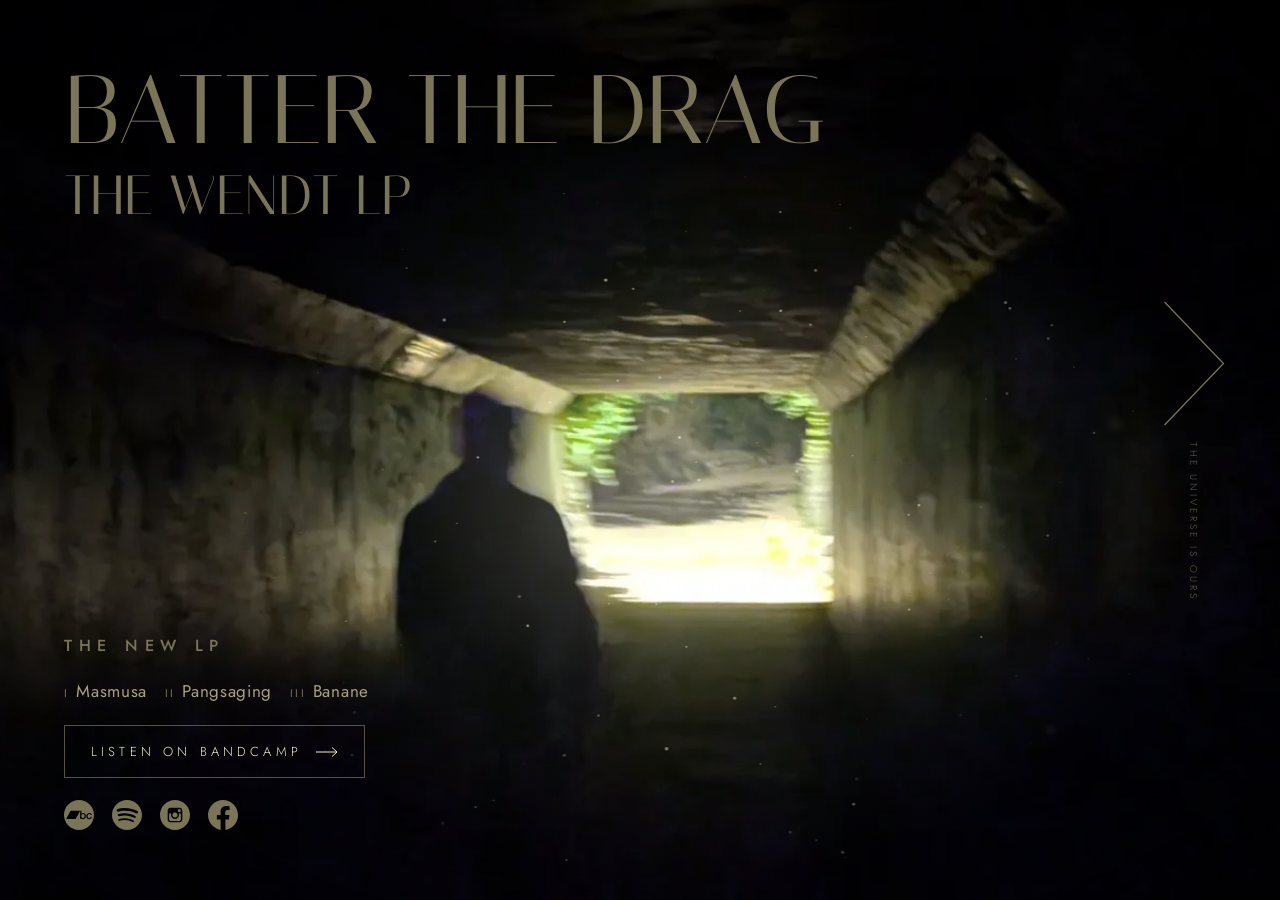
==== index.html @ 2be4fb03 "Fix code review findings in page transitions - Universe page fade-to-black now fades its background " ====
<!DOCTYPE html>
<html lang="en" class="no-js">
<head>
  <meta charset="UTF-8">
  <meta name="viewport" content="width=device-width, initial-scale=1.0, viewport-fit=cover">
  <title>Batter The Drag · The Wendt LP</title>
  <meta name="description" content="The Wendt LP, the new album from Batter The Drag. Listen on Bandcamp.">
  <meta property="og:title" content="Batter The Drag · The Wendt LP">
  <meta property="og:description" content="The new LP. Listen on Bandcamp.">
  <meta property="og:image" content="https://batterthedrag.com/wendt/cover.jpg">
  <meta property="og:url" content="https://batterthedrag.com/">
  <meta property="og:type" content="music.album">
  <meta name="theme-color" content="#000000">
  <link rel="icon" type="image/png" href="favicon.png">
  <link rel="preload" href="wendt/tunnel.webp" as="image" media="(min-width: 700px)">
  <link rel="preload" href="wendt/tunnel-sm.webp" as="image" media="(max-width: 699px)">
  <link rel="preconnect" href="https://fonts.googleapis.com">
  <link rel="preconnect" href="https://fonts.gstatic.com" crossorigin>
  <link href="https://fonts.googleapis.com/css2?family=Italiana&family=Jost:wght@300;400;500&display=swap" rel="stylesheet">
  <script>document.documentElement.classList.replace('no-js', 'js');</script>
  <style>
    :root {
      --ink: #7a7559;          /* album-cover title color, lifted a little for screens */
      --ink-dim: #5a5643;
      --light: #efebcb;        /* the light at the end of the tunnel */
      --leaf: #a9c873;
      --ease-out: cubic-bezier(.16, 1, .3, 1);
      --gutter: clamp(20px, 5vw, 80px);
      /* Tunnel opening position inside .scene, set by JS. Fallbacks match the CSS cover sizing. */
      --ox: 56%;
      --oy: 54%;
      --os: 18vw;
    }

    * { margin: 0; padding: 0; box-sizing: border-box; }

    html, body { height: 100%; }

    body {
      background: #000;
      color: var(--ink);
      font-family: 'Jost', 'Helvetica Neue', Arial, sans-serif;
      font-weight: 300;
      overflow: hidden;
      -webkit-font-smoothing: antialiased;
    }

    a { color: inherit; }

    /* ---------- Scene: tunnel, light, dust ---------- */

    .scene {
      position: fixed;
      inset: -3%;               /* bleed so the parallax never shows an edge */
      transform: translate3d(var(--px, 0px), var(--py, 0px), 0);
    }

    .zoom {
      position: absolute;
      inset: 0;
      transform-origin: var(--ox) var(--oy);
    }

    .bg {
      position: absolute;
      inset: 0;
      background: #000 url('wendt/tunnel.webp') no-repeat 56% 50% / cover;
      transform-origin: var(--ox) var(--oy);
      will-change: transform;
    }

    @media (max-width: 699px) {
      .bg { background-image: url('wendt/tunnel-sm.webp'); }
    }

    .glow {
      position: absolute;
      left: var(--ox);
      top: var(--oy);
      width: calc(var(--os) * 4);
      aspect-ratio: 1.3;
      transform: translate(-50%, -50%);
      background:
        radial-gradient(closest-side, rgba(255, 252, 225, .42), rgba(232, 236, 190, .16) 35%, rgba(150, 200, 110, .06) 60%, transparent);
      mix-blend-mode: screen;
      pointer-events: none;
    }

    #dust {
      position: absolute;
      inset: 0;
      width: 100%;
      height: 100%;
      pointer-events: none;
    }

    .grain {
      position: fixed;
      inset: -50%;
      pointer-events: none;
      opacity: .09;
      mix-blend-mode: overlay;
      background-image: url("data:image/svg+xml,%3Csvg xmlns='http://www.w3.org/2000/svg' width='220' height='220'%3E%3Cfilter id='n'%3E%3CfeTurbulence type='fractalNoise' baseFrequency='.85' numOctaves='3' stitchTiles='stitch'/%3E%3C/filter%3E%3Crect width='100%25' height='100%25' filter='url(%23n)'/%3E%3C/svg%3E");
      animation: grain 1s steps(6) infinite;
    }

    .vignette {
      position: fixed;
      inset: 0;
      pointer-events: none;
      background: radial-gradient(ellipse 85% 75% at 55% 55%, transparent 40%, rgba(0, 0, 0, .75) 100%);
    }

    /* The whiteout we walk into when leaving for the next page */
    .exit-light {
      position: fixed;
      inset: 0;
      pointer-events: none;
      background: radial-gradient(circle at var(--ex, 55%) var(--ey, 55%), #fffdf0, var(--light) 40%, #d9dcb0);
      opacity: 0;
      z-index: 20;
    }

    /* ---------- Type ---------- */

    .title {
      position: fixed;
      top: calc(var(--gutter) + env(safe-area-inset-top));
      left: var(--gutter);
      right: var(--gutter);
      z-index: 5;
      font-family: 'Italiana', 'Didot', serif;
      font-weight: 400;
      text-transform: uppercase;
      line-height: .95;
      font-kerning: none;       /* the split letters can't kern, so the sheen copy mustn't either */
      transform: translate3d(calc(var(--px, 0px) * -.4), calc(var(--py, 0px) * -.4), 0);
    }

    .title .band,
    .title .album {
      display: block;
      position: relative;
      white-space: nowrap;
    }

    .title .band {
      font-size: clamp(2.1rem, 7.6vw, 8.2rem);
      letter-spacing: -.01em;
    }

    .title .album {
      font-size: clamp(1.25rem, 4.3vw, 4.6rem);
      margin-top: .25em;
      color: var(--ink);
    }

    /* A slow sheen of tunnel light across the lettering */
    .title .band::after,
    .title .album::after {
      content: attr(data-text);
      content: attr(data-text) / '';
      position: absolute;
      inset: 0;
      color: transparent;
      background: linear-gradient(100deg, transparent 42%, rgba(239, 235, 203, .9) 50%, transparent 58%) no-repeat;
      background-size: 250% 100%;
      background-position: 120% 0;
      -webkit-background-clip: text;
      background-clip: text;
      animation: sheen 11s 6s ease-in-out infinite;
      pointer-events: none;
    }

    .title .album::after { animation-delay: 6.4s; }

    .info {
      position: fixed;
      left: var(--gutter);
      bottom: calc(var(--gutter) + env(safe-area-inset-bottom));
      z-index: 5;
      display: grid;
      gap: 22px;
      max-width: min(440px, calc(100vw - var(--gutter) * 2 - 70px));
    }

    .eyebrow {
      font-size: 16px;
      font-weight: 500;
      letter-spacing: .42em;
      text-transform: uppercase;
      color: var(--ink);
    }

    .tracks {
      list-style: none;
      display: flex;
      flex-wrap: wrap;
      gap: 6px 18px;
      font-size: 17px;
      font-weight: 400;
      letter-spacing: .04em;
      color: #a8a17f;
    }

    .tracks li span {
      font-size: 11px;
      letter-spacing: .2em;
      margin-right: 7px;
      color: var(--ink);
      vertical-align: middle;
    }

    .listen {
      --fill: 0%;
      position: relative;
      display: inline-flex;
      align-items: center;
      gap: 14px;
      justify-self: start;
      padding: 16px 26px;
      border: 1px solid rgba(122, 117, 89, .7);
      color: var(--light);
      text-decoration: none;
      font-size: 13px;
      letter-spacing: .32em;
      text-transform: uppercase;
      overflow: hidden;
      isolation: isolate;
      transition: color .5s var(--ease-out), border-color .5s var(--ease-out), box-shadow .6s var(--ease-out);
    }

    .listen::before {
      content: '';
      position: absolute;
      inset: 0;
      z-index: -1;
      background: var(--light);
      transform: scaleX(0);
      transform-origin: left;
      transition: transform .6s var(--ease-out);
    }

    .listen svg {
      width: 22px;
      height: 10px;
      stroke: currentColor;
      fill: none;
      transition: transform .5s var(--ease-out);
    }

    .listen:hover,
    .listen:focus-visible {
      color: #111;
      border-color: var(--light);
      box-shadow: 0 0 40px rgba(239, 235, 203, .25);
    }

    .listen:hover::before,
    .listen:focus-visible::before { transform: scaleX(1); }
    .listen:hover svg,
    .listen:focus-visible svg { transform: translateX(6px); }

    .social {
      display: flex;
      gap: 18px;
    }

    .social a {
      display: block;
      transition: transform .3s var(--ease-out);
    }

    .social svg {
      width: 30px;
      height: 30px;
      fill: var(--ink);
      transition: fill .3s, filter .3s;
    }

    .social a:hover { transform: translateY(-3px); }
    .social a:hover svg,
    .social a:focus-visible svg {
      fill: var(--light);
      filter: drop-shadow(0 0 10px rgba(239, 235, 203, .45));
    }

    /* ---------- Big next arrow ---------- */

    .arrow {
      position: fixed;
      top: 50%;
      right: clamp(8px, 3vw, 56px);
      z-index: 6;
      display: grid;
      justify-items: center;
      gap: 14px;
      padding: 16px;
      transform: translateY(-50%);
      color: var(--ink);
      text-decoration: none;
      filter: drop-shadow(0 0 8px rgba(0, 0, 0, .9));
      transition: color .4s;
    }

    .arrow svg {
      width: clamp(38px, 5vw, 70px);
      height: clamp(76px, 10vw, 140px);
      stroke: currentColor;
      stroke-width: 1;
      fill: none;
      overflow: visible;
      animation: nudge 3.2s 5s ease-in-out infinite;
      transition: filter .4s;
    }

    .arrow .label {
      font-size: 10px;
      letter-spacing: .3em;
      text-transform: uppercase;
      writing-mode: vertical-rl;
      opacity: .8;
    }

    .arrow:hover,
    .arrow:focus-visible { color: var(--light); }
    .arrow:hover svg,
    .arrow:focus-visible svg {
      animation-play-state: paused;
      filter: drop-shadow(0 0 14px rgba(239, 235, 203, .6));
    }

    :focus-visible { outline: 1px solid var(--light); outline-offset: 4px; }

    .sr-only {
      position: absolute;
      width: 1px;
      height: 1px;
      overflow: hidden;
      clip: rect(0 0 0 0);
      white-space: nowrap;
    }

    @media (max-width: 699px) {
      .tracks { font-size: 15px; }
      .listen { padding: 14px 20px; font-size: 12px; letter-spacing: .26em; }
      .social svg { width: 26px; height: 26px; }
      .title .band { font-size: 9.4vw; }
      .title .album { font-size: 5.6vw; }
      /* The opening sits mid-screen on phones, so park the arrow bottom-right, clear of the light */
      .arrow { top: auto; bottom: calc(var(--gutter) + env(safe-area-inset-bottom) - 16px); right: 4px; transform: none; }
      .arrow svg { width: 34px; height: 68px; }
      .arrow .label { display: none; }
    }

    @media (max-height: 520px) {
      .tracks { display: none; }
      .info { gap: 14px; }
    }

    /* ---------- Motion ---------- */

    @keyframes enter {
      from { opacity: 0; transform: scale(1.4); filter: brightness(.2) blur(6px); }
      60%  { opacity: 1; }
      to   { opacity: 1; transform: scale(1.06); filter: brightness(1) blur(0); }
    }

    @keyframes drift {
      from { transform: scale(1.06); }
      to   { transform: scale(1.16); }
    }

    @keyframes glow-in {
      from { opacity: 0; transform: translate(-50%, -50%) scale(.3); }
      to   { opacity: 1; transform: translate(-50%, -50%) scale(1); }
    }

    /* Light through leaves: uneven, never quite still */
    @keyframes flicker {
      0%, 100% { opacity: 1; }
      12% { opacity: .82; }
      19% { opacity: .95; }
      33% { opacity: .78; }
      41% { opacity: 1; }
      58% { opacity: .86; }
      64% { opacity: .97; }
      79% { opacity: .8; }
      88% { opacity: .93; }
    }

    @keyframes letter {
      from { opacity: 0; filter: blur(14px); transform: translateY(.18em) scale(1.08); }
      to   { opacity: 1; filter: blur(0); transform: none; }
    }

    @keyframes rise {
      from { opacity: 0; transform: translateY(24px); filter: blur(6px); }
      to   { opacity: 1; transform: none; filter: blur(0); }
    }

    @keyframes arrow-in {
      from { opacity: 0; translate: -30px 0; }
      to   { opacity: 1; translate: 0 0; }
    }

    @keyframes nudge {
      0%, 70%, 100% { transform: translateX(0); }
      80% { transform: translateX(10px); }
      90% { transform: translateX(0); }
      95% { transform: translateX(5px); }
    }

    @keyframes sheen {
      0%   { background-position: 120% 0; }
      40%, 100% { background-position: -20% 0; }
    }

    @keyframes grain {
      0%   { transform: translate(0, 0); }
      20%  { transform: translate(-6%, 4%); }
      40%  { transform: translate(5%, -7%); }
      60%  { transform: translate(-3%, 8%); }
      80%  { transform: translate(7%, -2%); }
      100% { transform: translate(0, 0); }
    }

    @keyframes plunge {
      to { transform: scale(7); filter: brightness(2.2); }
    }

    @media (prefers-reduced-motion: no-preference) {
      .js .bg { animation: enter 5.5s .5s var(--ease-out) both, drift 40s 6s ease-in-out infinite alternate; }
      .js .glow { animation: glow-in 3s .2s var(--ease-out) both, flicker 7s 3.2s linear infinite; }
      .js .split > span { display: inline-block; white-space: pre; animation: letter 1.8s calc(1.6s + var(--i) * 70ms) var(--ease-out) both; }
      .js .album.split > span { animation-delay: calc(2.9s + var(--i) * 55ms); }
      .js .info > * { animation: rise 1.4s var(--ease-out) both; }
      .js .info > :nth-child(1) { animation-delay: 3.6s; }
      .js .info > :nth-child(2) { animation-delay: 3.8s; }
      .js .info > :nth-child(3) { animation-delay: 4s; }
      .js .info > :nth-child(4) { animation-delay: 4.2s; }
      .js .arrow { animation: arrow-in 1.6s 4.4s var(--ease-out) both; }
      .js #dust { animation: rise 4s 2.5s ease both; }

      /* Walking into the light */
      .is-leaving .zoom { animation: plunge 1.6s cubic-bezier(.7, 0, .84, 0) forwards; }
      .is-leaving .exit-light { opacity: 1; transition: opacity .9s .65s ease-in; }
      .is-leaving .title,
      .is-leaving .info,
      .is-leaving .arrow { opacity: 0; filter: blur(8px); transition: opacity .6s, filter .6s; }
      .is-leaving .arrow { animation: none; }
    }

    @media (prefers-reduced-motion: reduce) {
      .grain { animation: none; }
      .title .band::after,
      .title .album::after { display: none; }
      .bg { transform: scale(1.06); }
    }
  </style>
</head>
<body>
  <div class="scene" aria-hidden="true">
    <div class="zoom">
      <div class="bg"></div>
      <div class="glow"></div>
      <canvas id="dust"></canvas>
    </div>
  </div>
  <div class="grain" aria-hidden="true"></div>
  <div class="vignette" aria-hidden="true"></div>

  <h1 class="title" aria-label="Batter The Drag. The Wendt LP">
    <span class="band split" data-text="Batter The Drag" aria-hidden="true">Batter The Drag</span>
    <span class="album split" data-text="The Wendt LP" aria-hidden="true">The Wendt LP</span>
  </h1>

  <div class="info">
    <p class="eyebrow">The new LP</p>
    <ol class="tracks">
      <li><span>I</span>Masmusa</li>
      <li><span>II</span>Pangsaging</li>
      <li><span>III</span>Banane</li>
    </ol>
    <a class="listen" href="https://batterthedrag.bandcamp.com/album/the-wendt" target="_blank" rel="noopener">
      Listen on Bandcamp
      <svg viewBox="0 0 22 10" aria-hidden="true"><path d="M0 5h21M16 .5 21 5l-5 4.5"/></svg>
    </a>
    <nav class="social" aria-label="Batter The Drag elsewhere">
      <a href="https://batterthedrag.bandcamp.com/album/the-wendt" target="_blank" rel="noopener" aria-label="Bandcamp">
        <svg viewBox="0 0 682.7 682.7" aria-hidden="true"><path d="M682.6 341.3C682.6 152.8 529.8 0 341.3 0S0 152.8 0 341.3s152.8 341.3 341.3 341.3 341.3-152.7 341.3-341.3zm-240.8 96.6c-17.8 0-37-4.5-45.6-22.4h-.5v18.7h-27.5v-188L266.5 433.8h-218l101.8-187.9h246.9v69.6h.5c7.9-13.2 24.5-21.4 39.3-21.4 41.5 0 61.7 32.7 61.7 72.5 0 36.7-17.9 71.3-56.9 71.3zm68.7-70.4c0-41.1 21.7-73.3 65-73.3 30.6 0 56.6 15.8 59.4 49.3h-29c-2.3-16.6-14-25.6-30.1-25.6-15 0-36.2 8.2-36.2 49.6 0 22.7 9.7 46.7 34.9 46.7 16.8 0 28.5-11.6 31.4-31.1H635c-5.4 35.3-26.5 54.9-60.4 54.9-41.4-.1-64.1-30.4-64.1-70.5z"/><path d="M433.1 414.2c-23.4 0-37-20.6-37-48 0-29 12.5-48.3 37-48.3 24 0 36.4 23.5 36.5 48.3 0 23.7-10 48-36.5 48z"/></svg>
      </a>
      <a href="https://open.spotify.com/artist/7n0isdj3K0MwurrqOzG4f8" target="_blank" rel="noopener" aria-label="Spotify">
        <svg viewBox="0 0 20 20" aria-hidden="true"><path d="M15.9 8.9C12.7 7 7.4 6.8 4.3 7.8c-.5.1-1-.1-1.2-.6-.1-.6.2-1.1.7-1.2 3.6-1.1 9.4-.8 13.1 1.4.4.2.6.8.4 1.3-.3.3-.9.4-1.4.2m-.1 2.8c-.2.4-.7.5-1 .2-2.7-1.6-6.8-2.1-9.9-1.1-.4.1-.9-.1-1-.5-.1-.4 0-.9.4-.9 3.7-1.1 8.1-.6 11.2 1.3.4.2.5.7.3 1m-1.2 2.8c-.2.3-.6.4-.9.2-2.4-1.4-5.3-1.8-8.8-.9-.3.1-.6-.1-.8-.4-.1-.4.2-.6.5-.8 3.8-.9 7.1-.5 9.7 1.1.4.1.5.4.3.8M10 0C4.5 0 0 4.5 0 10s4.5 10 10 10 10-4.5 10-10S15.5 0 10 0z"/></svg>
      </a>
      <a href="https://www.instagram.com/batterthedrag/" target="_blank" rel="noopener" aria-label="Instagram">
        <svg viewBox="0 0 1146.6 1146.6" aria-hidden="true"><path d="M788.3 358.3h-95.5v95.6h95.5zM573.3 671.3c52.6 0 97.9-43 97.9-97.9 0-21.5-7.2-40.6-19.1-57.3-16.7-23.9-47.8-40.6-78.8-40.6-31.1 0-62.1 16.7-78.8 40.6-11.9 16.7-19.1 35.8-19.1 57.3 0 54.9 45.4 97.9 97.9 97.9z"/><path d="M573.3 0C256.7 0 0 256.7 0 573.3s256.7 573.3 573.3 573.3 573.3-256.7 573.3-573.3S890 0 573.3 0zm279.5 745.3c0 59.7-47.8 107.5-107.5 107.5h-344c-59.7 0-107.5-47.8-107.5-107.5v-344c0-59.7 47.8-107.5 107.5-107.5h344c59.7 0 107.5 47.8 107.5 107.5v344z"/><path d="M714.3 516c7.2 16.7 11.9 38.2 11.9 57.3 0 83.6-69.3 152.9-152.9 152.9-83.6 0-152.9-69.3-152.9-152.9 0-19.1 4.8-40.6 11.9-57.3h-83.6v229.3c0 28.7 23.9 52.6 52.6 52.6h344c28.7 0 52.6-23.9 52.6-52.6V516h-83.6z"/></svg>
      </a>
      <a href="https://www.facebook.com/batterthedrag" target="_blank" rel="noopener" aria-label="Facebook">
        <svg viewBox="0 0 20 19.9" aria-hidden="true"><path d="M10 0C4.5 0 0 4.5 0 10c0 5 3.7 9.1 8.4 9.9v-7H5.9V10h2.5V7.8c0-2.5 1.5-3.9 3.8-3.9 1.1 0 2.2.2 2.2.2v2.5h-1.3c-1.2 0-1.6.8-1.6 1.6V10h2.8l-.4 2.9h-2.3v7c4.9-.8 8.5-5 8.4-9.9 0-5.5-4.5-10-10-10z"/></svg>
      </a>
    </nav>
  </div>

  <a class="arrow" href="the-universe-is-ours.html" data-next>
    <span class="sr-only">Next: </span>
    <svg viewBox="0 0 50 100" aria-hidden="true"><path d="M2 2 48 50 2 98"/></svg>
    <span class="label">The Universe Is Ours</span>
  </a>

  <div class="exit-light" aria-hidden="true"></div>

  <script>
    (function () {
      var root = document.documentElement;
      var reduceMotion = window.matchMedia('(prefers-reduced-motion: reduce)').matches;
      var scene = document.querySelector('.scene');
      var bg = document.querySelector('.bg');

      // Tunnel photo is 2000x946; the lit opening is centered at (1125, 515) and ~250px wide.
      var IMG = { w: 2000, h: 946, ox: 1125, oy: 515, os: 250 };
      var opening = { x: 0, y: 0, size: 0 };

      // Split title lines into letters for the staggered reveal.
      document.querySelectorAll('.split').forEach(function (el) {
        var text = el.textContent;
        el.textContent = '';
        Array.from(text).forEach(function (ch, i) {
          var span = document.createElement('span');
          span.textContent = ch;
          span.setAttribute('aria-hidden', 'true');
          span.style.setProperty('--i', i);
          el.appendChild(span);
        });
      });

      // Size the photo like `cover`, but keep the tunnel opening a little right of center
      // so the light, glow and dust all line up exactly.
      function layout() {
        var W = scene.clientWidth;
        var H = scene.clientHeight;
        var s = Math.max(W / IMG.w, H / IMG.h);
        var w = IMG.w * s;
        var h = IMG.h * s;
        // On portrait screens, center between the walking figure (~x 940) and the opening.
        var portrait = W < H;
        var focusX = portrait ? 1070 : IMG.ox;
        var targetX = W * (portrait ? 0.5 : 0.54);
        var x = Math.min(0, Math.max(W - w, targetX - focusX * s));
        var y = (H - h) / 2;

        bg.style.backgroundSize = w + 'px ' + h + 'px';
        bg.style.backgroundPosition = x + 'px ' + y + 'px';

        opening.x = x + IMG.ox * s;
        opening.y = y + IMG.oy * s;
        opening.size = IMG.os * s;
        root.style.setProperty('--ox', opening.x + 'px');
        root.style.setProperty('--oy', opening.y + 'px');
        root.style.setProperty('--os', opening.size + 'px');
        sizeCanvas();
      }

      // ---------- Dust in the light ----------
      var canvas = document.getElementById('dust');
      var ctx = canvas.getContext('2d');
      var dpr = Math.min(window.devicePixelRatio || 1, 2);
      var motes = [];

      function sizeCanvas() {
        canvas.width = scene.clientWidth * dpr;
        canvas.height = scene.clientHeight * dpr;
      }

      function makeMote(fresh) {
        var near = Math.random() < 0.12; // a few big, soft, out-of-focus motes close to the lens
        var spread = opening.size * (near ? 3.2 : 1.9);
        var angle = Math.random() * Math.PI * 2;
        var r = Math.sqrt(Math.random()) * spread;
        return {
          x: opening.x + Math.cos(angle) * r,
          y: opening.y + Math.sin(angle) * r * 0.75 + opening.size * 0.15,
          r: near ? 2 + Math.random() * 4 : 0.4 + Math.random() * 1.3,
          vx: (Math.random() - 0.5) * (near ? 0.25 : 0.15),
          vy: (Math.random() - 0.6) * (near ? 0.2 : 0.12),
          wobble: Math.random() * Math.PI * 2,
          life: fresh ? Math.random() : 0,
          speed: 0.0015 + Math.random() * 0.003,
          near: near
        };
      }

      function initDust() {
        var count = window.innerWidth < 700 ? 70 : 140;
        motes = [];
        for (var i = 0; i < count; i++) motes.push(makeMote(true));
      }

      function drawDust() {
        ctx.setTransform(dpr, 0, 0, dpr, 0, 0);
        ctx.clearRect(0, 0, canvas.width, canvas.height);
        ctx.globalCompositeOperation = 'lighter';
        for (var i = 0; i < motes.length; i++) {
          var m = motes[i];
          m.life += m.speed;
          if (m.life >= 1) { motes[i] = makeMote(false); continue; }
          m.wobble += 0.02;
          m.x += m.vx + Math.sin(m.wobble) * 0.08;
          m.y += m.vy + Math.cos(m.wobble * 0.7) * 0.05;

          // Brighter the closer it floats to the opening; fades in and out over its life.
          var d = Math.hypot(m.x - opening.x, m.y - opening.y) / (opening.size * 2.4);
          var lit = Math.max(0, 1 - d);
          var fade = Math.sin(m.life * Math.PI);
          var a = lit * fade * (m.near ? 0.22 : 0.85);
          if (a < 0.01) continue;

          if (m.near) {
            var g = ctx.createRadialGradient(m.x, m.y, 0, m.x, m.y, m.r * 3);
            g.addColorStop(0, 'rgba(239, 235, 203,' + a + ')');
            g.addColorStop(1, 'rgba(239, 235, 203, 0)');
            ctx.fillStyle = g;
            ctx.beginPath();
            ctx.arc(m.x, m.y, m.r * 3, 0, Math.PI * 2);
            ctx.fill();
          } else {
            ctx.fillStyle = 'rgba(250, 247, 220,' + a + ')';
            ctx.beginPath();
            ctx.arc(m.x, m.y, m.r, 0, Math.PI * 2);
            ctx.fill();
          }
        }
        requestAnimationFrame(drawDust);
      }

      // ---------- Mouse parallax ----------
      var target = { x: 0, y: 0 };
      var current = { x: 0, y: 0 };

      var parallaxRunning = false;

      // Runs only while easing toward the mouse, then stops until the mouse moves again.
      function parallax() {
        current.x += (target.x - current.x) * 0.05;
        current.y += (target.y - current.y) * 0.05;
        root.style.setProperty('--px', current.x.toFixed(2) + 'px');
        root.style.setProperty('--py', current.y.toFixed(2) + 'px');
        if (Math.abs(target.x - current.x) > 0.01 || Math.abs(target.y - current.y) > 0.01) {
          requestAnimationFrame(parallax);
        } else {
          parallaxRunning = false;
        }
      }

      window.addEventListener('pointermove', function (e) {
        if (reduceMotion || e.pointerType !== 'mouse') return;
        target.x = (e.clientX / window.innerWidth - 0.5) * -22;
        target.y = (e.clientY / window.innerHeight - 0.5) * -14;
        if (!parallaxRunning) {
          parallaxRunning = true;
          requestAnimationFrame(parallax);
        }
      });

      // ---------- Next page: walk into the light ----------
      var next = document.querySelector('[data-next]');
      var leaving = false;

      function goNext() {
        if (leaving) return;
        leaving = true;
        if (reduceMotion) { location.href = next.href; return; }
        try { sessionStorage.setItem('btd-arrive', 'light'); } catch (e) {}
        // .scene bleeds past the viewport and moves with the parallax, so convert the opening to viewport coords.
        var rect = scene.getBoundingClientRect();
        root.style.setProperty('--ex', rect.left + opening.x + 'px');
        root.style.setProperty('--ey', rect.top + opening.y + 'px');
        document.body.classList.add('is-leaving');
        setTimeout(function () { location.href = next.href; }, 1500);
      }

      next.addEventListener('click', function (e) {
        if (e.metaKey || e.ctrlKey || e.shiftKey || e.button !== 0) return;
        e.preventDefault();
        goNext();
      });

      window.addEventListener('keydown', function (e) {
        if (e.altKey || e.metaKey || e.ctrlKey || e.shiftKey || e.defaultPrevented) return;
        if (e.key === 'ArrowRight') goNext();
      });

      var touchX = null;
      // Single-finger swipes only, so pinch-zoom never navigates.
      window.addEventListener('touchstart', function (e) {
        touchX = e.touches.length === 1 ? e.touches[0].clientX : null;
      }, { passive: true });
      window.addEventListener('touchend', function (e) {
        if (touchX === null || e.touches.length > 0) { touchX = null; return; }
        if (touchX - e.changedTouches[0].clientX > 70) goNext();
        touchX = null;
      });

      // Coming back with the browser's back button restores the page mid-transition; reset it.
      window.addEventListener('pageshow', function (e) {
        if (e.persisted) {
          leaving = false;
          document.body.classList.remove('is-leaving');
        }
      });

      // Mobile browsers fire resize when the URL bar shows/hides; only respawn the dust when the width changes.
      var resizeTimer;
      var lastWidth = window.innerWidth;
      window.addEventListener('resize', function () {
        clearTimeout(resizeTimer);
        resizeTimer = setTimeout(function () {
          layout();
          if (window.innerWidth !== lastWidth) {
            lastWidth = window.innerWidth;
            initDust();
          }
        }, 120);
      });

      layout();
      initDust();
      if (!reduceMotion) requestAnimationFrame(drawDust);
    })();
  </script>
</body>
</html>
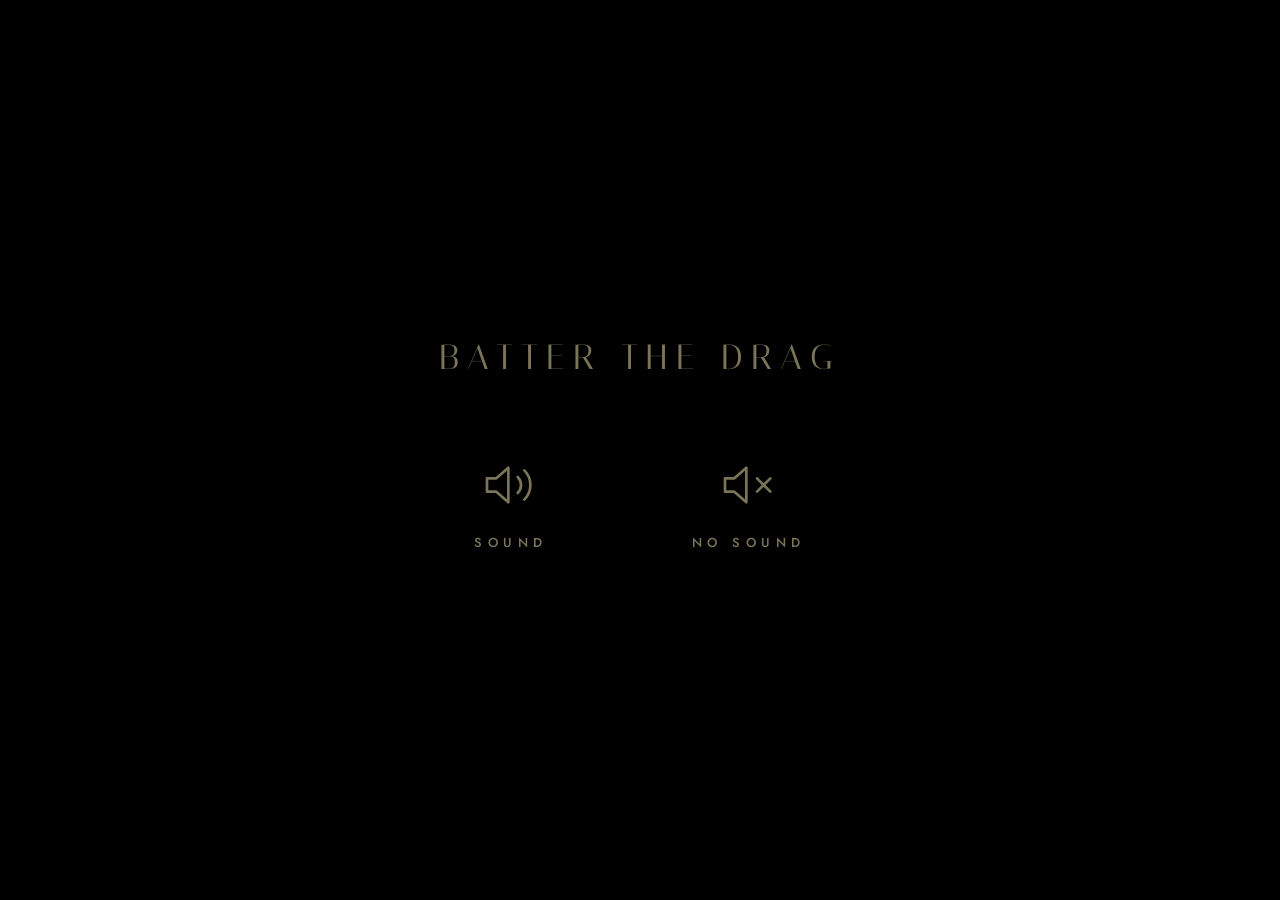
==== commit 71320e75: "Sound / no sound gate and players on both pages The homepage opens on a sound / no sound choice; the" ====
--- a/index.html
+++ b/index.html
@@ -168,11 +168,8 @@
       background-position: 120% 0;
       -webkit-background-clip: text;
       background-clip: text;
-      animation: sheen 11s 6s ease-in-out infinite;
       pointer-events: none;
     }
-
-    .title .album::after { animation-delay: 6.4s; }
 
     .info {
       position: fixed;
@@ -202,6 +199,16 @@
       letter-spacing: .04em;
       color: #a8a17f;
     }
+
+    .tracks button {
+      all: unset;
+      cursor: pointer;
+      transition: color .3s;
+    }
+
+    .tracks button:hover,
+    .tracks button[aria-current="true"] { color: var(--light); }
+    .tracks button:focus-visible { outline: 1px solid var(--light); outline-offset: 4px; }
 
     .tracks li span {
       font-size: 11px;
@@ -330,6 +337,179 @@
       filter: drop-shadow(0 0 14px rgba(239, 235, 203, .6));
     }
 
+    /* ---------- Player ---------- */
+
+    .player {
+      position: fixed;
+      right: var(--gutter);
+      bottom: calc(var(--gutter) + env(safe-area-inset-bottom));
+      z-index: 6;
+      display: flex;
+      align-items: center;
+      gap: 14px;
+      width: 270px;
+      padding: 9px 18px 9px 9px;
+      border: 1px solid rgba(122, 117, 89, .45);
+      background: rgba(0, 0, 0, .35);
+      -webkit-backdrop-filter: blur(10px);
+      backdrop-filter: blur(10px);
+    }
+
+    .player-toggle {
+      flex: none;
+      display: grid;
+      place-items: center;
+      width: 42px;
+      height: 42px;
+      border: 1px solid rgba(239, 235, 203, .55);
+      border-radius: 50%;
+      background: none;
+      color: var(--light);
+      cursor: pointer;
+      transition: background .4s, color .4s, box-shadow .4s;
+    }
+
+    .player-toggle svg { width: 15px; height: 15px; fill: currentColor; }
+    .player-toggle .i-pause,
+    .player.is-playing .player-toggle .i-play { display: none; }
+    .player.is-playing .player-toggle .i-pause { display: block; }
+
+    .player-toggle:hover,
+    .player-toggle:focus-visible {
+      background: var(--light);
+      color: #111;
+      box-shadow: 0 0 30px rgba(239, 235, 203, .35);
+    }
+
+    .player-meta {
+      flex: 1;
+      display: grid;
+      gap: 8px;
+      min-width: 0;
+    }
+
+    .player-title {
+      font-size: 14px;
+      letter-spacing: .14em;
+      text-transform: uppercase;
+      color: #a8a17f;
+      white-space: nowrap;
+      overflow: hidden;
+      text-overflow: ellipsis;
+    }
+
+    .player-progress {
+      height: 1px;
+      background: rgba(122, 117, 89, .4);
+      overflow: hidden;
+    }
+
+    .player-progress span {
+      display: block;
+      height: 100%;
+      background: var(--light);
+      transform-origin: left;
+      transform: scaleX(var(--progress, 0));
+    }
+
+    /* Little light meter; only moves while playing */
+    .eq {
+      flex: none;
+      display: flex;
+      align-items: flex-end;
+      gap: 3px;
+      height: 16px;
+    }
+
+    .eq i {
+      width: 2px;
+      height: 20%;
+      background: var(--ink);
+      transition: background .4s;
+    }
+
+    .player.is-playing .eq i {
+      background: var(--light);
+      animation: eq .8s ease-in-out infinite alternate;
+    }
+
+    .player.is-playing .eq i:nth-child(2) { animation-duration: .55s; animation-delay: -.2s; }
+    .player.is-playing .eq i:nth-child(3) { animation-duration: .7s; animation-delay: -.5s; }
+    .player.is-playing .eq i:nth-child(4) { animation-duration: .9s; animation-delay: -.1s; }
+
+    /* ---------- Sound / no sound ---------- */
+
+    .gate {
+      position: fixed;
+      inset: 0;
+      z-index: 30;
+      display: grid;
+      place-items: center;
+      padding: var(--gutter);
+      background: #000;
+      transition: opacity 1.2s ease, visibility 1.2s;
+    }
+
+    .gate[hidden] { display: none; }
+    .gate.is-closing { opacity: 0; visibility: hidden; pointer-events: none; }
+
+    .gate-inner {
+      display: grid;
+      justify-items: center;
+      gap: clamp(36px, 7vh, 64px);
+      text-align: center;
+    }
+
+    .gate-title {
+      font-family: 'Italiana', serif;
+      font-size: clamp(1.3rem, 3vw, 2.2rem);
+      letter-spacing: .24em;
+      text-transform: uppercase;
+      color: var(--ink);
+    }
+
+    .gate-choices {
+      display: flex;
+      gap: clamp(40px, 10vw, 120px);
+    }
+
+    .gate button {
+      display: grid;
+      justify-items: center;
+      gap: 16px;
+      padding: 12px;
+      border: 0;
+      background: none;
+      color: var(--ink);
+      font: 500 13px 'Jost', sans-serif;
+      letter-spacing: .42em;
+      text-transform: uppercase;
+      cursor: pointer;
+      transition: color .4s;
+    }
+
+    .gate svg {
+      width: 64px;
+      height: 64px;
+      fill: none;
+      stroke: currentColor;
+      stroke-width: 1;
+      stroke-linecap: round;
+      stroke-linejoin: round;
+      transition: filter .4s, transform .6s var(--ease-out);
+    }
+
+    .gate button:hover,
+    .gate button:focus-visible { color: var(--light); }
+    .gate button:hover svg,
+    .gate button:focus-visible svg {
+      transform: scale(1.08);
+      filter: drop-shadow(0 0 12px rgba(239, 235, 203, .55));
+    }
+
+    .gate .wave { animation: wave 2.4s ease-in-out infinite; }
+    .gate .wave + .wave { animation-delay: .3s; }
+
     :focus-visible { outline: 1px solid var(--light); outline-offset: 4px; }
 
     .sr-only {
@@ -348,7 +528,11 @@
       .title .band { font-size: 9.4vw; }
       .title .album { font-size: 5.6vw; }
       /* The opening sits mid-screen on phones, so park the arrow bottom-right, clear of the light */
-      .arrow { top: auto; bottom: calc(var(--gutter) + env(safe-area-inset-bottom) - 16px); right: 4px; transform: none; }
+      .arrow { top: auto; bottom: calc(var(--gutter) + env(safe-area-inset-bottom) + 48px); right: 4px; transform: none; }
+      .info { bottom: calc(var(--gutter) + env(safe-area-inset-bottom) + 64px); }
+      .player { left: var(--gutter); right: var(--gutter); bottom: calc(14px + env(safe-area-inset-bottom)); width: auto; }
+      .gate svg { width: 52px; height: 52px; }
+      .gate button { font-size: 12px; letter-spacing: .3em; }
       .arrow svg { width: 34px; height: 68px; }
       .arrow .label { display: none; }
     }
@@ -425,34 +609,55 @@
       100% { transform: translate(0, 0); }
     }
 
+    @keyframes eq {
+      from { height: 15%; }
+      to   { height: 100%; }
+    }
+
+    @keyframes wave {
+      0%, 100% { opacity: 1; }
+      50% { opacity: .25; }
+    }
+
     @keyframes plunge {
       to { transform: scale(7); filter: brightness(2.2); }
     }
 
+    /* Hold everything in the dark until the visitor picks sound / no sound */
+    .js:not(.is-ready) :is(.scene, .title, .info, .arrow, .player) { visibility: hidden; }
+
     @media (prefers-reduced-motion: no-preference) {
-      .js .bg { animation: enter 5.5s .5s var(--ease-out) both, drift 40s 6s ease-in-out infinite alternate; }
-      .js .glow { animation: glow-in 3s .2s var(--ease-out) both, flicker 7s 3.2s linear infinite; }
-      .js .split > span { display: inline-block; white-space: pre; animation: letter 1.8s calc(1.6s + var(--i) * 70ms) var(--ease-out) both; }
-      .js .album.split > span { animation-delay: calc(2.9s + var(--i) * 55ms); }
-      .js .info > * { animation: rise 1.4s var(--ease-out) both; }
-      .js .info > :nth-child(1) { animation-delay: 3.6s; }
-      .js .info > :nth-child(2) { animation-delay: 3.8s; }
-      .js .info > :nth-child(3) { animation-delay: 4s; }
-      .js .info > :nth-child(4) { animation-delay: 4.2s; }
-      .js .arrow { animation: arrow-in 1.6s 4.4s var(--ease-out) both; }
-      .js #dust { animation: rise 4s 2.5s ease both; }
+      .is-ready .bg { animation: enter 5.5s .5s var(--ease-out) both, drift 40s 6s ease-in-out infinite alternate; }
+      .is-ready .glow { animation: glow-in 3s .2s var(--ease-out) both, flicker 7s 3.2s linear infinite; }
+      .is-ready .split > span { display: inline-block; white-space: pre; animation: letter 1.8s calc(1.6s + var(--i) * 70ms) var(--ease-out) both; }
+      .is-ready .album.split > span { animation-delay: calc(2.9s + var(--i) * 55ms); }
+      .is-ready .info > * { animation: rise 1.4s var(--ease-out) both; }
+      .is-ready .info > :nth-child(1) { animation-delay: 3.6s; }
+      .is-ready .info > :nth-child(2) { animation-delay: 3.8s; }
+      .is-ready .info > :nth-child(3) { animation-delay: 4s; }
+      .is-ready .info > :nth-child(4) { animation-delay: 4.2s; }
+      .is-ready .arrow { animation: arrow-in 1.6s 4.4s var(--ease-out) both; }
+      .is-ready .player { animation: rise 1.4s 4.6s var(--ease-out) both; }
+      .is-ready .title .band::after,
+      .is-ready .title .album::after { animation: sheen 11s 6s ease-in-out infinite; }
+      .is-ready .title .album::after { animation-delay: 6.4s; }
+      .gate:not([hidden]) .gate-inner { animation: rise 1.6s .3s var(--ease-out) both; }
+      .is-ready #dust { animation: rise 4s 2.5s ease both; }
 
       /* Walking into the light */
       .is-leaving .zoom { animation: plunge 1.6s cubic-bezier(.7, 0, .84, 0) forwards; }
       .is-leaving .exit-light { opacity: 1; transition: opacity .9s .65s ease-in; }
       .is-leaving .title,
       .is-leaving .info,
-      .is-leaving .arrow { opacity: 0; filter: blur(8px); transition: opacity .6s, filter .6s; }
-      .is-leaving .arrow { animation: none; }
+      .is-leaving .arrow,
+      .is-leaving .player { opacity: 0; filter: blur(8px); transition: opacity .6s, filter .6s; }
+      .is-leaving .arrow,
+      .is-leaving .player { animation: none; }
     }
 
     @media (prefers-reduced-motion: reduce) {
-      .grain { animation: none; }
+      .grain,
+      .gate .wave { animation: none; }
       .title .band::after,
       .title .album::after { display: none; }
       .bg { transform: scale(1.06); }
@@ -478,9 +683,9 @@
   <div class="info">
     <p class="eyebrow">The new LP</p>
     <ol class="tracks">
-      <li><span>I</span>Masmusa</li>
-      <li><span>II</span>Pangsaging</li>
-      <li><span>III</span>Banane</li>
+      <li><button type="button" data-track="0"><span>I</span>Masmusa</button></li>
+      <li><button type="button" data-track="1"><span>II</span>Pangsaging</button></li>
+      <li><button type="button" data-track="2"><span>III</span>Banane</button></li>
     </ol>
     <a class="listen" href="https://batterthedrag.bandcamp.com/album/the-wendt" target="_blank" rel="noopener">
       Listen on Bandcamp
@@ -508,7 +713,35 @@
     <span class="label">The Universe Is Ours</span>
   </a>
 
+  <div class="player" role="group" aria-label="Music player">
+    <button class="player-toggle" type="button" aria-label="Play">
+      <svg class="i-play" viewBox="0 0 24 24" aria-hidden="true"><path d="M7 4.5v15l12.5-7.5z"/></svg>
+      <svg class="i-pause" viewBox="0 0 24 24" aria-hidden="true"><path d="M6 4.5h4v15H6zM14 4.5h4v15h-4z"/></svg>
+    </button>
+    <div class="player-meta">
+      <span class="player-title" aria-live="polite">Masmusa</span>
+      <span class="player-progress" aria-hidden="true"><span></span></span>
+    </div>
+    <span class="eq" aria-hidden="true"><i></i><i></i><i></i><i></i></span>
+  </div>
+
   <div class="exit-light" aria-hidden="true"></div>
+
+  <div class="gate" hidden>
+    <div class="gate-inner">
+      <p class="gate-title">Batter The Drag</p>
+      <div class="gate-choices">
+        <button type="button" data-sound="on">
+          <svg viewBox="0 0 24 24" aria-hidden="true"><path d="M3 9.5h3.5L11 5.5v13l-4.5-4H3z"/><path class="wave" d="M14.5 9a4.2 4.2 0 0 1 0 6"/><path class="wave" d="M17 6.5a7.8 7.8 0 0 1 0 11"/></svg>
+          Sound
+        </button>
+        <button type="button" data-sound="off">
+          <svg viewBox="0 0 24 24" aria-hidden="true"><path d="M3 9.5h3.5L11 5.5v13l-4.5-4H3z"/><path d="M15 9.5l5 5M20 9.5l-5 5"/></svg>
+          No sound
+        </button>
+      </div>
+    </div>
+  </div>
 
   <script>
     (function () {
@@ -662,15 +895,148 @@
         }
       });
 
+      // ---------- Sound ----------
+      // The choice and the album position live in sessionStorage so the other page
+      // (and coming back here) can carry the music on.
+      function store(key, value) { try { sessionStorage.setItem(key, value); } catch (e) {} }
+      function recall(key) { try { return sessionStorage.getItem(key); } catch (e) { return null; } }
+
+      var TRACKS = [
+        { title: 'Masmusa', src: 'audio/masmusa.mp3' },
+        { title: 'Pangsaging', src: 'audio/pangsaging.mp3' },
+        { title: 'Banane', src: 'audio/banane.mp3' }
+      ];
+      var audio = new Audio();
+      audio.preload = 'none';
+      var player = document.querySelector('.player');
+      var toggle = player.querySelector('.player-toggle');
+      var playerTitle = player.querySelector('.player-title');
+      var trackButtons = document.querySelectorAll('[data-track]');
+      var trackIndex = 0;
+      var wantPlaying = false;
+      var fadeTimer;
+
+      // Volume ramp. iOS ignores audio.volume, so there it simply starts and stops.
+      function fadeTo(volume, ms, done) {
+        clearInterval(fadeTimer);
+        var from = audio.volume;
+        var start = performance.now();
+        fadeTimer = setInterval(function () {
+          var k = Math.min(1, (performance.now() - start) / ms);
+          audio.volume = from + (volume - from) * k;
+          if (k === 1) {
+            clearInterval(fadeTimer);
+            if (done) done();
+          }
+        }, 30);
+      }
+
+      function setPlaying(on) {
+        wantPlaying = on;
+        player.classList.toggle('is-playing', on);
+        toggle.setAttribute('aria-label', on ? 'Pause' : 'Play');
+      }
+
+      function loadTrack(i, time) {
+        trackIndex = i;
+        audio.src = TRACKS[i].src;
+        if (time) {
+          audio.addEventListener('loadedmetadata', function () { audio.currentTime = time; }, { once: true });
+        }
+        playerTitle.textContent = TRACKS[i].title;
+        player.style.setProperty('--progress', 0);
+        trackButtons.forEach(function (b) {
+          b.setAttribute('aria-current', String(Number(b.dataset.track) === i));
+        });
+      }
+
+      function play(fadeMs) {
+        if (!audio.src) loadTrack(trackIndex);
+        setPlaying(true);
+        audio.volume = 0;
+        // Blocked autoplay (e.g. Safari after a page change) leaves the player paused; one tap starts it.
+        audio.play().then(function () { fadeTo(1, fadeMs); }, function (err) {
+          if (err.name === 'NotAllowedError') setPlaying(false);
+        });
+      }
+
+      function pause() {
+        setPlaying(false);
+        fadeTo(0, 400, function () { audio.pause(); });
+      }
+
+      toggle.addEventListener('click', function () {
+        if (wantPlaying) {
+          pause();
+          store('btd-sound', 'off');
+        } else {
+          play(600);
+          store('btd-sound', 'on');
+        }
+      });
+
+      trackButtons.forEach(function (b) {
+        b.addEventListener('click', function () {
+          loadTrack(Number(b.dataset.track));
+          play(300);
+          store('btd-sound', 'on');
+        });
+      });
+
+      audio.addEventListener('ended', function () {
+        loadTrack((trackIndex + 1) % TRACKS.length);
+        play(10);
+      });
+
+      audio.addEventListener('timeupdate', function () {
+        if (!audio.duration) return;
+        player.style.setProperty('--progress', audio.currentTime / audio.duration);
+        store('btd-wendt', trackIndex + ':' + Math.floor(audio.currentTime));
+      });
+
+      // Media keys / OS controls can pause us behind our back; keep the button honest.
+      audio.addEventListener('pause', function () {
+        if (wantPlaying && audio.paused && !audio.ended) setPlaying(false);
+      });
+
+      // Pick up the album where it was left, if this visitor has been here this session.
+      var saved = (recall('btd-wendt') || '').split(':');
+      if (TRACKS[saved[0]]) loadTrack(Number(saved[0]), Number(saved[1]) || 0);
+      else loadTrack(0);
+
+      function ready() { root.classList.add('is-ready'); }
+
+      var gate = document.querySelector('.gate');
+      var soundPref = recall('btd-sound');
+      if (soundPref) {
+        ready();
+        if (soundPref === 'on') play(2500);
+      } else {
+        gate.hidden = false;
+        gate.querySelectorAll('[data-sound]').forEach(function (b) {
+          b.addEventListener('click', function () {
+            var on = b.dataset.sound === 'on';
+            store('btd-sound', on ? 'on' : 'off');
+            if (on) play(4000); // inside the click, so the browser allows sound
+            gate.classList.add('is-closing');
+            setTimeout(function () { gate.hidden = true; }, 1200);
+            ready();
+          });
+        });
+      }
+
       // ---------- Next page: walk into the light ----------
       var next = document.querySelector('[data-next]');
       var leaving = false;
 
       function goNext() {
-        if (leaving) return;
+        if (leaving || !root.classList.contains('is-ready')) return;
         leaving = true;
+        // The next page plays its own song if the music is on here.
+        store('btd-sound', wantPlaying ? 'on' : 'off');
         if (reduceMotion) { location.href = next.href; return; }
-        try { sessionStorage.setItem('btd-arrive', 'light'); } catch (e) {}
+        if (wantPlaying) fadeTo(0, 1400);
+        store('btd-arrive', 'light');
         // .scene bleeds past the viewport and moves with the parallax, so convert the opening to viewport coords.
         var rect = scene.getBoundingClientRect();
         root.style.setProperty('--ex', rect.left + opening.x + 'px');
@@ -706,6 +1072,8 @@
         if (e.persisted) {
           leaving = false;
           document.body.classList.remove('is-leaving');
+          if (recall('btd-sound') === 'on') play(2500);
+          else setPlaying(false);
         }
       });
 
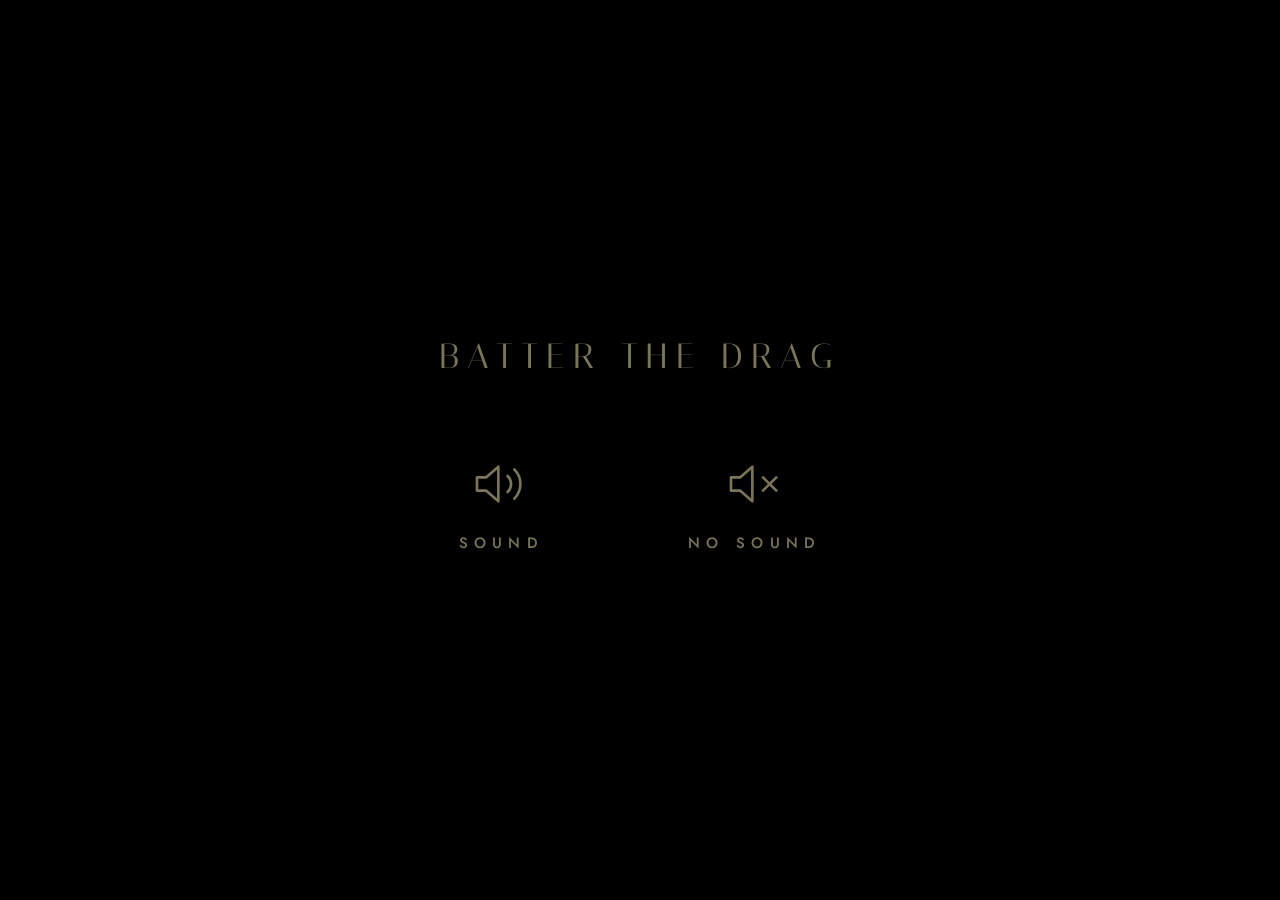
==== commit 6f6aaa9f: "Discography page, new UIO lettering, Big Sleep clouds, restored UD cover - Discography page linked f" ====
--- a/index.html
+++ b/index.html
@@ -3,10 +3,10 @@
 <head>
   <meta charset="UTF-8">
   <meta name="viewport" content="width=device-width, initial-scale=1.0, viewport-fit=cover">
-  <title>Batter The Drag · The Wendt LP</title>
-  <meta name="description" content="The Wendt LP, the new album from Batter The Drag. Listen on Bandcamp.">
-  <meta property="og:title" content="Batter The Drag · The Wendt LP">
-  <meta property="og:description" content="The new LP. Listen on Bandcamp.">
+  <title>Batter The Drag · The Wendt</title>
+  <meta name="description" content="The Wendt, new from Batter The Drag. Listen on Bandcamp.">
+  <meta property="og:title" content="Batter The Drag · The Wendt">
+  <meta property="og:description" content="New from Batter The Drag. Listen on Bandcamp.">
   <meta property="og:image" content="https://batterthedrag.com/wendt/cover.jpg">
   <meta property="og:url" content="https://batterthedrag.com/">
   <meta property="og:type" content="music.album">
@@ -18,6 +18,8 @@
   <link rel="preconnect" href="https://fonts.gstatic.com" crossorigin>
   <link href="https://fonts.googleapis.com/css2?family=Italiana&family=Jost:wght@300;400;500&display=swap" rel="stylesheet">
   <script>document.documentElement.classList.replace('no-js', 'js');</script>
+  <script>try { var a = sessionStorage.getItem('btd-arrive'); if (a) { sessionStorage.removeItem('btd-arrive'); document.documentElement.dataset.arrive = a; } } catch (e) {}</script>
+  <link rel="stylesheet" href="arrows.css">
   <style>
     :root {
       --ink: #7a7559;          /* album-cover title color, lifted a little for screens */
@@ -211,7 +213,7 @@
     .tracks button:focus-visible { outline: 1px solid var(--light); outline-offset: 4px; }
 
     .tracks li span {
-      font-size: 11px;
+      font-size: 15px;
       letter-spacing: .2em;
       margin-right: 7px;
       color: var(--ink);
@@ -229,7 +231,7 @@
       border: 1px solid rgba(122, 117, 89, .7);
       color: var(--light);
       text-decoration: none;
-      font-size: 13px;
+      font-size: 15px;
       letter-spacing: .32em;
       text-transform: uppercase;
       overflow: hidden;
@@ -292,45 +294,28 @@
       filter: drop-shadow(0 0 10px rgba(239, 235, 203, .45));
     }
 
-    /* ---------- Big next arrow ---------- */
-
-    .arrow {
-      position: fixed;
-      top: 50%;
-      right: clamp(8px, 3vw, 56px);
+    /* ---------- Big next arrow (placed by arrows.css) ---------- */
+
+    .arrow,
+    .discog {
+      --streak: var(--light);
       z-index: 6;
-      display: grid;
-      justify-items: center;
-      gap: 14px;
-      padding: 16px;
-      transform: translateY(-50%);
       color: var(--ink);
-      text-decoration: none;
       filter: drop-shadow(0 0 8px rgba(0, 0, 0, .9));
       transition: color .4s;
     }
 
     .arrow svg {
-      width: clamp(38px, 5vw, 70px);
-      height: clamp(76px, 10vw, 140px);
-      stroke: currentColor;
       stroke-width: 1;
-      fill: none;
-      overflow: visible;
       animation: nudge 3.2s 5s ease-in-out infinite;
       transition: filter .4s;
     }
 
-    .arrow .label {
-      font-size: 10px;
-      letter-spacing: .3em;
-      text-transform: uppercase;
-      writing-mode: vertical-rl;
-      opacity: .8;
-    }
 
     .arrow:hover,
-    .arrow:focus-visible { color: var(--light); }
+    .discog:hover,
+    .arrow:focus-visible,
+    .discog:focus-visible { color: var(--light); }
     .arrow:hover svg,
     .arrow:focus-visible svg {
       animation-play-state: paused;
@@ -389,7 +374,7 @@
     }
 
     .player-title {
-      font-size: 14px;
+      font-size: 15px;
       letter-spacing: .14em;
       text-transform: uppercase;
       color: #a8a17f;
@@ -481,7 +466,7 @@
       border: 0;
       background: none;
       color: var(--ink);
-      font: 500 13px 'Jost', sans-serif;
+      font: 500 15px 'Jost', sans-serif;
       letter-spacing: .42em;
       text-transform: uppercase;
       cursor: pointer;
@@ -523,18 +508,18 @@
 
     @media (max-width: 699px) {
       .tracks { font-size: 15px; }
-      .listen { padding: 14px 20px; font-size: 12px; letter-spacing: .26em; }
+      .listen { padding: 14px 20px; font-size: 15px; letter-spacing: .14em; }
+      .info { max-width: calc(100vw - var(--gutter) * 2); }
+      /* The arrow above the songs, not over them */
+      :root { --arrow-top: 38%; }
       .social svg { width: 26px; height: 26px; }
-      .title .band { font-size: 9.4vw; }
-      .title .album { font-size: 5.6vw; }
-      /* The opening sits mid-screen on phones, so park the arrow bottom-right, clear of the light */
-      .arrow { top: auto; bottom: calc(var(--gutter) + env(safe-area-inset-bottom) + 48px); right: 4px; transform: none; }
+      /* Smaller on phones so the line ends short of the Discography icon in the top-right corner */
+      .title .band { font-size: 8vw; }
+      .title .album { font-size: 4.8vw; }
       .info { bottom: calc(var(--gutter) + env(safe-area-inset-bottom) + 64px); }
       .player { left: var(--gutter); right: var(--gutter); bottom: calc(14px + env(safe-area-inset-bottom)); width: auto; }
       .gate svg { width: 52px; height: 52px; }
-      .gate button { font-size: 12px; letter-spacing: .3em; }
-      .arrow svg { width: 34px; height: 68px; }
-      .arrow .label { display: none; }
+      .gate button { font-size: 15px; letter-spacing: .3em; }
     }
 
     @media (max-height: 520px) {
@@ -624,7 +609,7 @@
     }
 
     /* Hold everything in the dark until the visitor picks sound / no sound */
-    .js:not(.is-ready) :is(.scene, .title, .info, .arrow, .player) { visibility: hidden; }
+    .js:not(.is-ready) :is(.scene, .title, .info, .arrow, .discog, .player) { visibility: hidden; }
 
     @media (prefers-reduced-motion: no-preference) {
       .is-ready .bg { animation: enter 5.5s .5s var(--ease-out) both, drift 40s 6s ease-in-out infinite alternate; }
@@ -636,7 +621,8 @@
       .is-ready .info > :nth-child(2) { animation-delay: 3.8s; }
       .is-ready .info > :nth-child(3) { animation-delay: 4s; }
       .is-ready .info > :nth-child(4) { animation-delay: 4.2s; }
-      .is-ready .arrow { animation: arrow-in 1.6s 4.4s var(--ease-out) both; }
+      .is-ready .arrow,
+      .is-ready .discog { animation: arrow-in 1.6s 4.4s var(--ease-out) both; }
       .is-ready .player { animation: rise 1.4s 4.6s var(--ease-out) both; }
       .is-ready .title .band::after,
       .is-ready .title .album::after { animation: sheen 11s 6s ease-in-out infinite; }
@@ -650,8 +636,10 @@
       .is-leaving .title,
       .is-leaving .info,
       .is-leaving .arrow,
+      .is-leaving .discog,
       .is-leaving .player { opacity: 0; filter: blur(8px); transition: opacity .6s, filter .6s; }
       .is-leaving .arrow,
+      .is-leaving .discog,
       .is-leaving .player { animation: none; }
     }
 
@@ -675,13 +663,13 @@
   <div class="grain" aria-hidden="true"></div>
   <div class="vignette" aria-hidden="true"></div>
 
-  <h1 class="title" aria-label="Batter The Drag. The Wendt LP">
+  <h1 class="title" aria-label="Batter The Drag. The Wendt">
     <span class="band split" data-text="Batter The Drag" aria-hidden="true">Batter The Drag</span>
-    <span class="album split" data-text="The Wendt LP" aria-hidden="true">The Wendt LP</span>
+    <span class="album split" data-text="The Wendt" aria-hidden="true">The Wendt</span>
   </h1>
 
   <div class="info">
-    <p class="eyebrow">The new LP</p>
+    <p class="eyebrow">The Wendt</p>
     <ol class="tracks">
       <li><button type="button" data-track="0"><span>I</span>Masmusa</button></li>
       <li><button type="button" data-track="1"><span>II</span>Pangsaging</button></li>
@@ -707,10 +695,13 @@
     </nav>
   </div>
 
-  <a class="arrow" href="the-universe-is-ours.html" data-next>
-    <span class="sr-only">Next: </span>
+  <a class="arrow" href="ensete" data-next>
+    <span class="sr-only">Next: Ensete</span>
     <svg viewBox="0 0 50 100" aria-hidden="true"><path d="M2 2 48 50 2 98"/></svg>
-    <span class="label">The Universe Is Ours</span>
+  </a>
+  <a class="discog" href="discography" data-discography>
+    <svg viewBox="0 0 16 16" aria-hidden="true"><path d="M1 1h6v6H1zM9 1h6v6H9zM1 9h6v6H1zM9 9h6v6H9z"/></svg>
+    <span>Discography</span>
   </a>
 
   <div class="player" role="group" aria-label="Music player">
@@ -719,7 +710,7 @@
       <svg class="i-pause" viewBox="0 0 24 24" aria-hidden="true"><path d="M6 4.5h4v15H6zM14 4.5h4v15h-4z"/></svg>
     </button>
     <div class="player-meta">
-      <span class="player-title" aria-live="polite">Masmusa</span>
+      <span class="player-title" aria-live="polite">Banane</span>
       <span class="player-progress" aria-hidden="true"><span></span></span>
     </div>
     <span class="eq" aria-hidden="true"><i></i><i></i><i></i><i></i></span>
@@ -743,6 +734,8 @@
     </div>
   </div>
 
+  <script src="player.js"></script>
+  <script src="nav.js"></script>
   <script>
     (function () {
       var root = document.documentElement;
@@ -896,128 +889,57 @@
       });
 
       // ---------- Sound ----------
-      // The choice and the album position live in sessionStorage so the other page
-      // (and coming back here) can carry the music on.
-      function store(key, value) { try { sessionStorage.setItem(key, value); } catch (e) {} }
-      function recall(key) { try { return sessionStorage.getItem(key); } catch (e) { return null; } }
-
-      var TRACKS = [
-        { title: 'Masmusa', src: 'audio/masmusa.mp3' },
-        { title: 'Pangsaging', src: 'audio/pangsaging.mp3' },
-        { title: 'Banane', src: 'audio/banane.mp3' }
-      ];
-      var audio = new Audio();
-      audio.preload = 'none';
-      var player = document.querySelector('.player');
-      var toggle = player.querySelector('.player-toggle');
-      var playerTitle = player.querySelector('.player-title');
-      var trackButtons = document.querySelectorAll('[data-track]');
-      var trackIndex = 0;
-      var wantPlaying = false;
-      var fadeTimer;
-
-      // Volume ramp. iOS ignores audio.volume, so there it simply starts and stops.
-      function fadeTo(volume, ms, done) {
-        clearInterval(fadeTimer);
-        var from = audio.volume;
-        var start = performance.now();
-        fadeTimer = setInterval(function () {
-          var k = Math.min(1, (performance.now() - start) / ms);
-          audio.volume = from + (volume - from) * k;
-          if (k === 1) {
-            clearInterval(fadeTimer);
-            if (done) done();
-          }
-        }, 30);
-      }
-
-      function setPlaying(on) {
-        wantPlaying = on;
-        player.classList.toggle('is-playing', on);
-        toggle.setAttribute('aria-label', on ? 'Pause' : 'Play');
-      }
-
-      function loadTrack(i, time) {
-        trackIndex = i;
-        audio.src = TRACKS[i].src;
-        if (time) {
-          audio.addEventListener('loadedmetadata', function () { audio.currentTime = time; }, { once: true });
-        }
-        playerTitle.textContent = TRACKS[i].title;
-        player.style.setProperty('--progress', 0);
-        trackButtons.forEach(function (b) {
-          b.setAttribute('aria-current', String(Number(b.dataset.track) === i));
-        });
-      }
-
-      function play(fadeMs) {
-        if (!audio.src) loadTrack(trackIndex);
-        setPlaying(true);
-        audio.volume = 0;
-        // Blocked autoplay (e.g. Safari after a page change) leaves the player paused; one tap starts it.
-        audio.play().then(function () { fadeTo(1, fadeMs); }, function (err) {
-          if (err.name === 'NotAllowedError') setPlaying(false);
-        });
-      }
-
-      function pause() {
-        setPlaying(false);
-        fadeTo(0, 400, function () { audio.pause(); });
-      }
-
-      toggle.addEventListener('click', function () {
-        if (wantPlaying) {
-          pause();
-          store('btd-sound', 'off');
-        } else {
-          play(600);
-          store('btd-sound', 'on');
+      var store = BTD.store;
+      var recall = BTD.recall;
+      var music = BTD.createPlayer({
+        player: document.querySelector('.player'),
+        tracks: [
+          { title: 'Masmusa', src: 'audio/masmusa.mp3' },
+          { title: 'Pangsaging', src: 'audio/pangsaging.mp3' },
+          { title: 'Banane', src: 'audio/banane.mp3' }
+        ],
+        start: 2, // first visit starts on Banane
+        resumeKey: 'btd-wendt'
+      });
+
+      // ---------- Next page: walk into the light ----------
+      var nav = BTD.nav({
+        next: document.querySelector('[data-next]'),
+        canLeave: function () { return root.classList.contains('is-ready'); },
+        leave: function () {
+          music.leave(1400);
+          store('btd-arrive', 'light');
+          // .scene bleeds past the viewport and moves with the parallax, so convert the opening to viewport coords.
+          var rect = scene.getBoundingClientRect();
+          root.style.setProperty('--ex', rect.left + opening.x + 'px');
+          root.style.setProperty('--ey', rect.top + opening.y + 'px');
+          document.body.classList.add('is-leaving');
+          return 1500;
+        },
+        // Coming back with the browser's back button restores the page mid-transition; reset it.
+        restore: function () {
+          document.body.classList.remove('is-leaving');
+          music.restore(2500);
         }
       });
 
-      trackButtons.forEach(function (b) {
-        b.addEventListener('click', function () {
-          loadTrack(Number(b.dataset.track));
-          play(300);
-          store('btd-sound', 'on');
-        });
-      });
-
-      audio.addEventListener('ended', function () {
-        loadTrack((trackIndex + 1) % TRACKS.length);
-        play(10);
-      });
-
-      audio.addEventListener('timeupdate', function () {
-        if (!audio.duration) return;
-        player.style.setProperty('--progress', audio.currentTime / audio.duration);
-        store('btd-wendt', trackIndex + ':' + Math.floor(audio.currentTime));
-      });
-
-      // Media keys / OS controls can pause us behind our back; keep the button honest.
-      audio.addEventListener('pause', function () {
-        if (wantPlaying && audio.paused && !audio.ended) setPlaying(false);
-      });
-
-      // Pick up the album where it was left, if this visitor has been here this session.
-      var saved = (recall('btd-wendt') || '').split(':');
-      if (TRACKS[saved[0]]) loadTrack(Number(saved[0]), Number(saved[1]) || 0);
-      else loadTrack(0);
-
-      function ready() { root.classList.add('is-ready'); }
+      function ready() {
+        root.classList.add('is-ready');
+        nav.hint();
+      }
 
       var gate = document.querySelector('.gate');
       var soundPref = recall('btd-sound');
       if (soundPref) {
         ready();
-        if (soundPref === 'on') play(2500);
+        if (soundPref === 'on') music.play(2500);
       } else {
         gate.hidden = false;
         gate.querySelectorAll('[data-sound]').forEach(function (b) {
           b.addEventListener('click', function () {
             var on = b.dataset.sound === 'on';
             store('btd-sound', on ? 'on' : 'off');
-            if (on) play(4000); // inside the click, so the browser allows sound
+            if (on) music.play(4000); // inside the click, so the browser allows sound
             gate.classList.add('is-closing');
             setTimeout(function () { gate.hidden = true; }, 1200);
             ready();
@@ -1025,57 +947,6 @@
         });
       }
 
-      // ---------- Next page: walk into the light ----------
-      var next = document.querySelector('[data-next]');
-      var leaving = false;
-
-      function goNext() {
-        if (leaving || !root.classList.contains('is-ready')) return;
-        leaving = true;
-        // The next page plays its own song if the music is on here.
-        store('btd-sound', wantPlaying ? 'on' : 'off');
-        if (reduceMotion) { location.href = next.href; return; }
-        if (wantPlaying) fadeTo(0, 1400);
-        store('btd-arrive', 'light');
-        // .scene bleeds past the viewport and moves with the parallax, so convert the opening to viewport coords.
-        var rect = scene.getBoundingClientRect();
-        root.style.setProperty('--ex', rect.left + opening.x + 'px');
-        root.style.setProperty('--ey', rect.top + opening.y + 'px');
-        document.body.classList.add('is-leaving');
-        setTimeout(function () { location.href = next.href; }, 1500);
-      }
-
-      next.addEventListener('click', function (e) {
-        if (e.metaKey || e.ctrlKey || e.shiftKey || e.button !== 0) return;
-        e.preventDefault();
-        goNext();
-      });
-
-      window.addEventListener('keydown', function (e) {
-        if (e.altKey || e.metaKey || e.ctrlKey || e.shiftKey || e.defaultPrevented) return;
-        if (e.key === 'ArrowRight') goNext();
-      });
-
-      var touchX = null;
-      // Single-finger swipes only, so pinch-zoom never navigates.
-      window.addEventListener('touchstart', function (e) {
-        touchX = e.touches.length === 1 ? e.touches[0].clientX : null;
-      }, { passive: true });
-      window.addEventListener('touchend', function (e) {
-        if (touchX === null || e.touches.length > 0) { touchX = null; return; }
-        if (touchX - e.changedTouches[0].clientX > 70) goNext();
-        touchX = null;
-      });
-
-      // Coming back with the browser's back button restores the page mid-transition; reset it.
-      window.addEventListener('pageshow', function (e) {
-        if (e.persisted) {
-          leaving = false;
-          document.body.classList.remove('is-leaving');
-          if (recall('btd-sound') === 'on') play(2500);
-          else setPlaying(false);
-        }
-      });
 
       // Mobile browsers fire resize when the URL bar shows/hides; only respawn the dust when the width changes.
       var resizeTimer;
--- a/arrows.css
+++ b/arrows.css
@@ -0,0 +1,118 @@
+/* Big prev/next arrows: the same place and size on every page.
+   Each page brings its own color, stroke, hover and motion.
+   Pages that lay out columns around the arrows use these variables too. */
+:root {
+  --arrow-x: clamp(8px, 3vw, 56px);
+  --arrow-w: clamp(38px, 5vw, 70px);
+}
+
+/* Centered a little above the middle */
+.arrow {
+  position: fixed;
+  top: 0;
+  bottom: 16vh;
+  height: fit-content;
+  margin: auto 0;
+  display: grid;
+  justify-items: center;
+  padding: 16px;
+  text-decoration: none;
+}
+
+.arrow[data-prev] { left: var(--arrow-x); }
+.arrow[data-next] { right: var(--arrow-x); }
+
+.arrow svg {
+  display: block;
+  width: var(--arrow-w);
+  height: calc(var(--arrow-w) * 2);
+  fill: none;
+  stroke: currentColor;
+  overflow: visible;
+}
+
+/* Discography: top right on every page. Each page colors it like its arrows. */
+.discog {
+  position: fixed;
+  top: calc(clamp(14px, 2.4vw, 32px) + env(safe-area-inset-top));
+  right: var(--arrow-x);
+  display: flex;
+  align-items: center;
+  gap: 10px;
+  padding: 10px 16px;
+  font-size: 15px;
+  line-height: 1;
+  letter-spacing: .25em;
+  text-transform: uppercase;
+  text-decoration: none;
+}
+
+.discog svg {
+  width: 13px;
+  height: 13px;
+  fill: currentColor;
+}
+
+/* The hint streak nav.js shoots into the next arrow; color from the arrow's --streak, else the arrow's color */
+.arrow-streak {
+  position: fixed;
+  z-index: 30;
+  height: 3px;
+  margin-top: -1.5px;
+  pointer-events: none;
+  border-radius: 2px;
+  background: linear-gradient(to right, transparent, currentColor);
+  filter: drop-shadow(0 0 8px currentColor);
+  transform-origin: right;
+}
+
+/* Bright head */
+.arrow-streak::after {
+  content: '';
+  position: absolute;
+  top: -4px;
+  right: -5px;
+  width: 11px;
+  height: 11px;
+  border-radius: 50%;
+  background: currentColor;
+  box-shadow: 0 0 12px 4px currentColor;
+}
+
+/* Phones: smaller, hugging the edges, centered on --arrow-top (the middle unless a page
+   lifts them clear of its songs). 50px is half the arrow's height. */
+@media (max-width: 699px) {
+  .arrow {
+    top: calc(var(--arrow-top, 50%) - 50px);
+    bottom: auto;
+    margin: 0;
+  }
+
+  .arrow[data-prev] { left: 4px; }
+  .arrow[data-next] { right: 4px; }
+  /* Just the icon: the words would run into the page titles */
+  .discog {
+    top: calc(4px + env(safe-area-inset-top));
+    right: 4px;
+    padding: 14px;
+  }
+
+  .discog svg {
+    width: 16px;
+    height: 16px;
+  }
+
+  .discog span {
+    position: absolute;
+    width: 1px;
+    height: 1px;
+    overflow: hidden;
+    clip: rect(0 0 0 0);
+    white-space: nowrap;
+  }
+
+  .arrow svg {
+    width: 34px;
+    height: 68px;
+  }
+}
